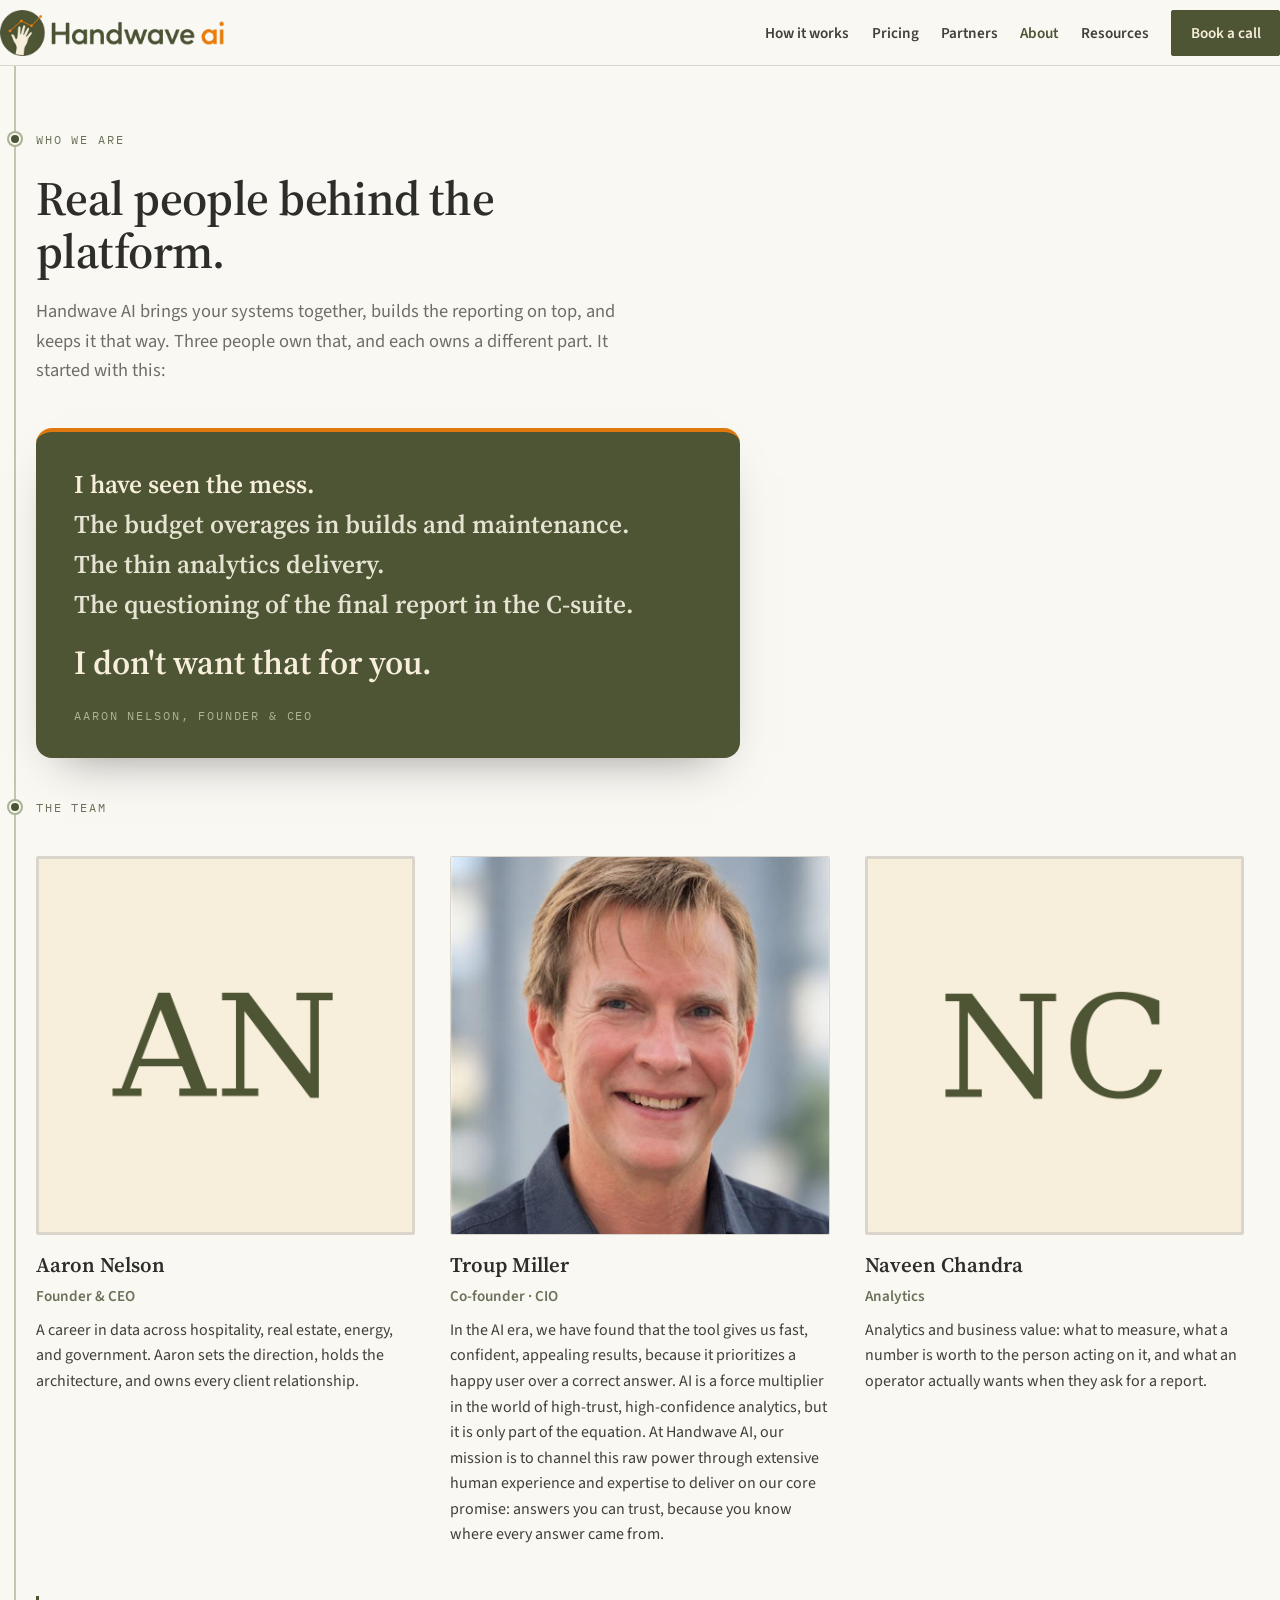
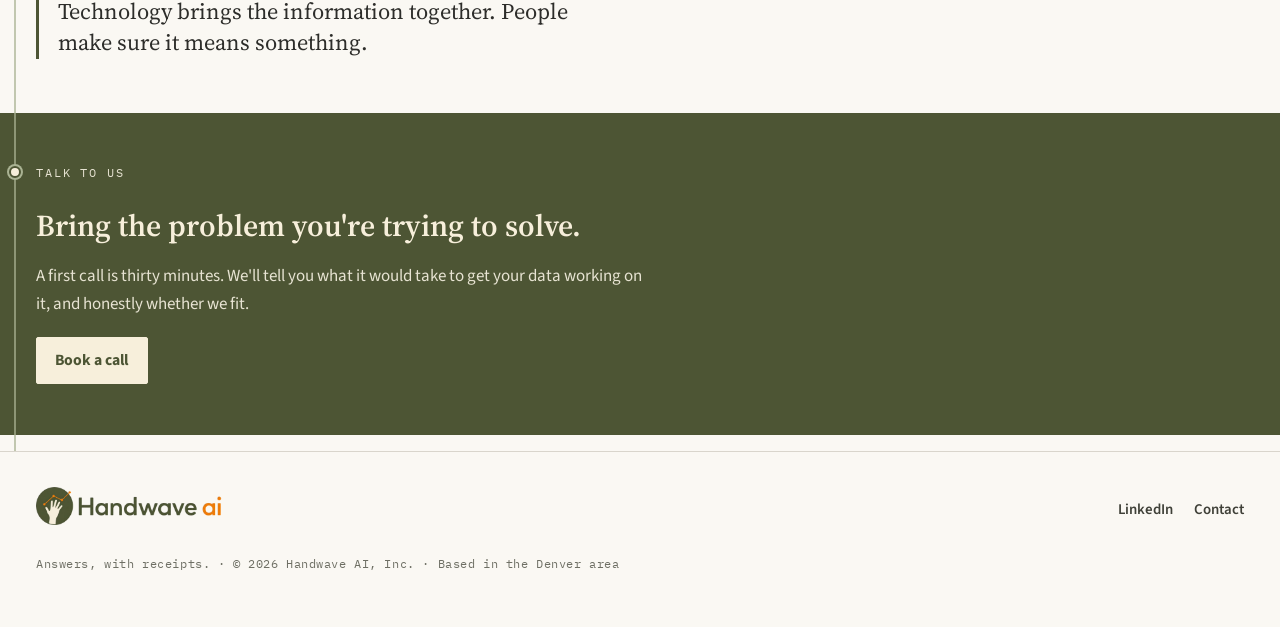
==== about.html @ 96bae34c "v3 site: splash homepage, content pages on shared spine, about page, headshots" ====
<!DOCTYPE html>
<html lang="en">
<head>
<meta charset="utf-8">
<meta name="viewport" content="width=device-width, initial-scale=1, viewport-fit=cover">
<title>Who we are | Handwave AI</title>
<meta name="description" content="The people behind Handwave AI: data architecture and governance, platform engineering, and analytics; technology brings the information together, people make sure it means something.">

<script async src="https://www.googletagmanager.com/gtag/js?id=G-V5PC7Z1J04"></script>
<script>
  window.dataLayer = window.dataLayer || [];
  function gtag(){dataLayer.push(arguments);}
  gtag('js', new Date());
  gtag('config', 'G-V5PC7Z1J04');
</script>

<link rel="preconnect" href="https://fonts.googleapis.com">
<link rel="preconnect" href="https://fonts.gstatic.com" crossorigin>
<link href="https://fonts.googleapis.com/css2?family=Source+Serif+4:opsz,wght@8..60,400;8..60,600&family=Source+Sans+3:wght@400;600;700&family=IBM+Plex+Mono:wght@500&display=swap" rel="stylesheet">
<style>
  :root{
    --olive:#4D5534; --moss:#6B7259; --orange:#DF780D; --ivory:#F7EFDB;
    --paper:#FAF8F3; --stone:#D9D5CC; --sage:#AAB393; --charcoal:#2D2D2A;
    --body:#3F4038; --muted:#6E6F64;
    --serif:'Source Serif 4','Charter',Georgia,serif;
    --sans:'Source Sans 3','Segoe UI','Liberation Sans',sans-serif;
    --mono:'IBM Plex Mono','Consolas',ui-monospace,monospace;
    box-sizing:border-box;
    padding-top:env(safe-area-inset-top,0px); padding-bottom:env(safe-area-inset-bottom,0px);
  }
  *,*::before,*::after{ box-sizing:inherit; }
  html,body{ margin:0; padding:0; }
  body{ background:var(--paper); color:var(--body); font-family:var(--sans);
    font-size:1.0625rem; line-height:1.6; }
  img{ max-width:100%; height:auto; }
  a{ color:var(--olive); }
  a:focus-visible{ outline:3px solid var(--orange); outline-offset:3px; }
  .wrap{ max-width:84rem; margin:0 auto; padding:0 2.25rem; }
  header.site{ position:sticky; top:env(safe-area-inset-top,0px); z-index:10;
    background:rgba(250,248,243,.94); backdrop-filter:blur(6px); border-bottom:1px solid var(--stone); }
  .bar{ display:flex; align-items:center; gap:1.5rem; padding:.6rem 0; }
  .bar img{ height:46px; width:auto; display:block; }
  nav.primary{ margin-left:auto; display:flex; gap:1.4rem; align-items:center; }
  nav.primary a{ text-decoration:none; color:var(--body); font-weight:600; font-size:.95rem; }
  nav.primary a:hover{ color:var(--olive); }
  .btn{ display:inline-block; text-decoration:none; font-weight:700; font-size:.98rem;
    background:var(--olive); color:var(--ivory); padding:.62rem 1.15rem;
    border:1px solid var(--olive); border-radius:2px; }
  .btn:hover{ background:#3e452a; }
  nav.primary a.btn, nav.primary a.btn:hover{ color:var(--ivory); }
  .kicker{ font-family:var(--mono); font-size:.72rem; letter-spacing:.16em;
    text-transform:uppercase; color:var(--moss); margin:0 0 calc(.9rem + 8px); }
  main{ padding:calc(3.6rem + 7px) 0 1rem; }
  h1{ font-family:var(--serif); font-weight:600; letter-spacing:-.012em;
    font-size:clamp(2rem,3.8vw,3rem); line-height:1.12; color:var(--charcoal);
    margin:0 0 1.1rem; max-width:22ch; }
  .intro{ max-width:38rem; color:var(--muted); font-size:1.15rem; line-height:1.62; margin:0 0 1.2rem; }
  .pullline{ font-family:var(--serif); font-size:1.4rem; line-height:1.4; color:var(--charcoal);
    max-width:34rem; margin:2rem 0 2.6rem; padding-left:1.2rem; border-left:3px solid var(--olive); }
  .founders{ display:grid; grid-template-columns:repeat(3,1fr); gap:2.2rem; margin:2.4rem 0 3rem; }
  .founder img{ width:100%; aspect-ratio:1/1; object-fit:cover; border-radius:2px;
    border:1px solid var(--stone); display:block; margin-bottom:.8rem; background:var(--ivory); }
  .founder .fname{ font-family:var(--serif); font-weight:600; font-size:1.3rem;
    color:var(--charcoal); margin:0; }
  .founder .frole{ color:var(--moss); margin:.15rem 0 .6rem; font-weight:600; font-size:.95rem; }
  .founder p.fbio{ margin:0; font-size:1rem; line-height:1.6; }
  section.close{ background:var(--olive); color:var(--ivory); margin-top:3.4rem; padding:3.2rem 0; }
  section.close h2{ font-family:var(--serif); font-weight:600; font-size:clamp(1.5rem,2.6vw,1.9rem);
    color:var(--ivory); margin:0 0 .8rem; }
  section.close p{ color:#E7E3D2; margin:0 0 1.2rem; max-width:38rem; }
  section.close .btn{ background:var(--ivory); color:var(--olive); border-color:var(--ivory); }
  section.close .btn:hover{ background:var(--paper); }
  footer.site{ border-top:1px solid var(--stone); padding:2.2rem 0 2.6rem; }
  footer.site .cols{ display:flex; align-items:center; gap:1.5rem; flex-wrap:wrap; }
  footer.site img{ height:38px; width:auto; }
  footer.site nav{ margin-left:auto; display:flex; gap:1.3rem; }
  footer.site a{ color:var(--body); text-decoration:none; font-size:.93rem; font-weight:600; }
  footer.site a:hover{ color:var(--olive); }
  .legal{ font-family:var(--mono); font-size:.72rem; letter-spacing:.05em; color:var(--muted); margin-top:1.4rem; }
  @media (max-width:860px){
    .wrap{ padding:0 1.4rem; }
    nav.primary a.navlink{ display:none; }
    .bar img{ height:36px; }
    .founders{ grid-template-columns:1fr; gap:2rem; }
    .founder img{ max-width:260px; }
    main{ padding-top:3rem; }
  }

  .why{ margin:2.6rem 0 1rem; padding:2.2rem 2.4rem 2rem; background:var(--olive); border-radius:16px;
    border-top:4px solid var(--orange); max-width:44rem; box-shadow:0 22px 46px -26px rgba(45,45,42,.55); }
  .why blockquote{ margin:0; }
  .why blockquote p{ font-family:var(--serif); font-weight:600; font-size:clamp(1.25rem,2.1vw,1.6rem);
    line-height:1.35; color:#E7E3D2; margin:0 0 .35rem; }
  .why blockquote p:first-child{ color:var(--ivory); }
  .why blockquote p.turn{ color:var(--ivory); font-size:clamp(1.6rem,2.8vw,2.1rem); margin:1.1rem 0 0; }
  .why figcaption{ margin-top:1.4rem; font-family:var(--mono); font-size:.72rem; letter-spacing:.16em;
    text-transform:uppercase; color:var(--sage); }
  .pullline{ margin-top:0; }
  @media (max-width:640px){ .why{ padding:1.6rem 1.4rem 1.5rem; } }
  /* page spine, same as the content pages */
  @media (min-width:1280px){
    main.spined{ position:relative; }
    main.spined::before{ content:""; position:absolute; top:0; bottom:0; left:calc(max(0px, 50% - 42rem) + .9rem); width:2px; background:var(--sage); opacity:.7; }
    main.spined .wrap{ position:relative; }
    main.spined .kicker{ position:relative; }
    main.spined .kicker::before{ content:""; position:absolute; left:calc(-1 * (2.25rem - .9rem) - 5px); margin-top:.15em; width:12px; height:12px; border-radius:50%;
      background:var(--olive); border:2px solid var(--paper); box-shadow:0 0 0 2px var(--sage); }
    main.spined section.close .kicker::before{ border-color:var(--olive); background:var(--ivory); }
  }
  .kicker.team{ margin-top:2.6rem; }
</style>
</head>
<body>

<header class="site">
  <div class="wrap bar">
    <a href="index.html" aria-label="Handwave AI home"><img src="handwave_logo_horizontal.png" alt="Handwave AI"></a>
    <nav class="primary" aria-label="Primary">
      <a class="navlink" href="how-it-works.html">How it works</a>
      <a class="navlink" href="pricing.html">Pricing</a>
      <a class="navlink" href="partners.html">Partners</a>
      <a class="navlink" href="about.html" aria-current="page" style="color:var(--olive)">About</a>
      <a class="navlink" href="resources.html">Resources</a>
      <a class="btn" href="https://scheduler.zoom.us/aaron-nelson-c1mmxt/30-mins-with-aaron-1" data-ga="book_call_click" data-ga-loc="about_header">Book a call</a>
    </nav>
  </div>
</header>

<main class="spined">
  <div class="wrap">
    <p class="kicker">Who we are</p>
    <h1>Real people behind the platform.</h1>
    <p class="intro">Handwave AI brings your systems together, builds the reporting on top, and
    keeps it that way. Three people own that, and each owns a different part. It started with this:</p>

    <figure class="why">
      <blockquote>
        <p>I have seen the mess.</p>
        <p>The budget overages in builds and maintenance.</p>
        <p>The thin analytics delivery.</p>
        <p>The questioning of the final report in the C-suite.</p>
        <p class="turn">I don't want that for you.</p>
      </blockquote>
      <figcaption>Aaron Nelson, Founder &amp; CEO</figcaption>
    </figure>

    <p class="kicker team">The team</p>
    <!-- Headshots: drop aaron_headshot.jpg, troup_headshot.jpg, naveen_headshot.jpg in the repo root -->
    <div class="founders">
      <div class="founder">
        <img src="aaron_headshot.jpg" alt="Aaron Nelson">
        <p class="fname">Aaron Nelson</p>
        <p class="frole">Founder &amp; CEO</p>
        <p class="fbio">A career in data across hospitality, real estate, energy, and government.
        Aaron sets the direction, holds the architecture, and owns every client relationship.</p>
      </div>
      <div class="founder">
        <img src="troup_headshot.jpg" alt="Troup Miller">
        <p class="fname">Troup Miller</p>
        <p class="frole">Co-founder · CIO</p>
        <p class="fbio">In the AI era, we have found that the tool gives us fast, confident, appealing results, because it
        prioritizes a happy user over a correct answer. AI is a force multiplier in the world of high-trust,
        high-confidence analytics, but it is only part of the equation. At Handwave AI, our mission is to channel
        this raw power through extensive human experience and expertise to deliver on our core promise: answers
        you can trust, because you know where every answer came from.</p>
      </div>
      <div class="founder">
        <img src="naveen_headshot.jpg" alt="Naveen Chandra">
        <p class="fname">Naveen Chandra</p>
        <p class="frole">Analytics</p>
        <p class="fbio">Analytics and business value: what to measure, what a number is worth to
        the person acting on it, and what an operator actually wants when they ask for a report.</p>
      </div>
    </div>
    <p class="pullline">Technology brings the information together. People make sure it means something.</p>
  </div>

  <section class="close">
    <div class="wrap">
      <p class="kicker">Talk to us</p>
      <h2>Bring the problem you're trying to solve.</h2>
      <p>A first call is thirty minutes. We'll tell you what it would take to get your data working
      on it, and honestly whether we fit.</p>
      <a class="btn" href="https://scheduler.zoom.us/aaron-nelson-c1mmxt/30-mins-with-aaron-1" data-ga="book_call_click" data-ga-loc="about_close">Book a call</a>
    </div>
  </section>
</main>

<footer class="site">
  <div class="wrap">
    <div class="cols">
      <a href="index.html"><img src="handwave_logo_horizontal.png" alt="Handwave AI"></a>
      <nav aria-label="Footer">
        <a href="https://linkedin.com/company/handwaveai">LinkedIn</a>
        <a href="mailto:aaron.nelson@handwaveai.com" data-ga="email_click">Contact</a>
      </nav>
    </div>
    <p class="legal">Answers, with receipts. · © 2026 Handwave AI, Inc. · Based in the Denver area</p>
  </div>
</footer>

<script>
  document.addEventListener('click', function(e){
    var el = e.target.closest('[data-ga]');
    if(!el || typeof gtag !== 'function') return;
    gtag('event', el.getAttribute('data-ga'), {
      location_on_page: el.getAttribute('data-ga-loc') || '',
      link_url: el.getAttribute('href') || ''
    });
  });
</script>

</body>
</html>
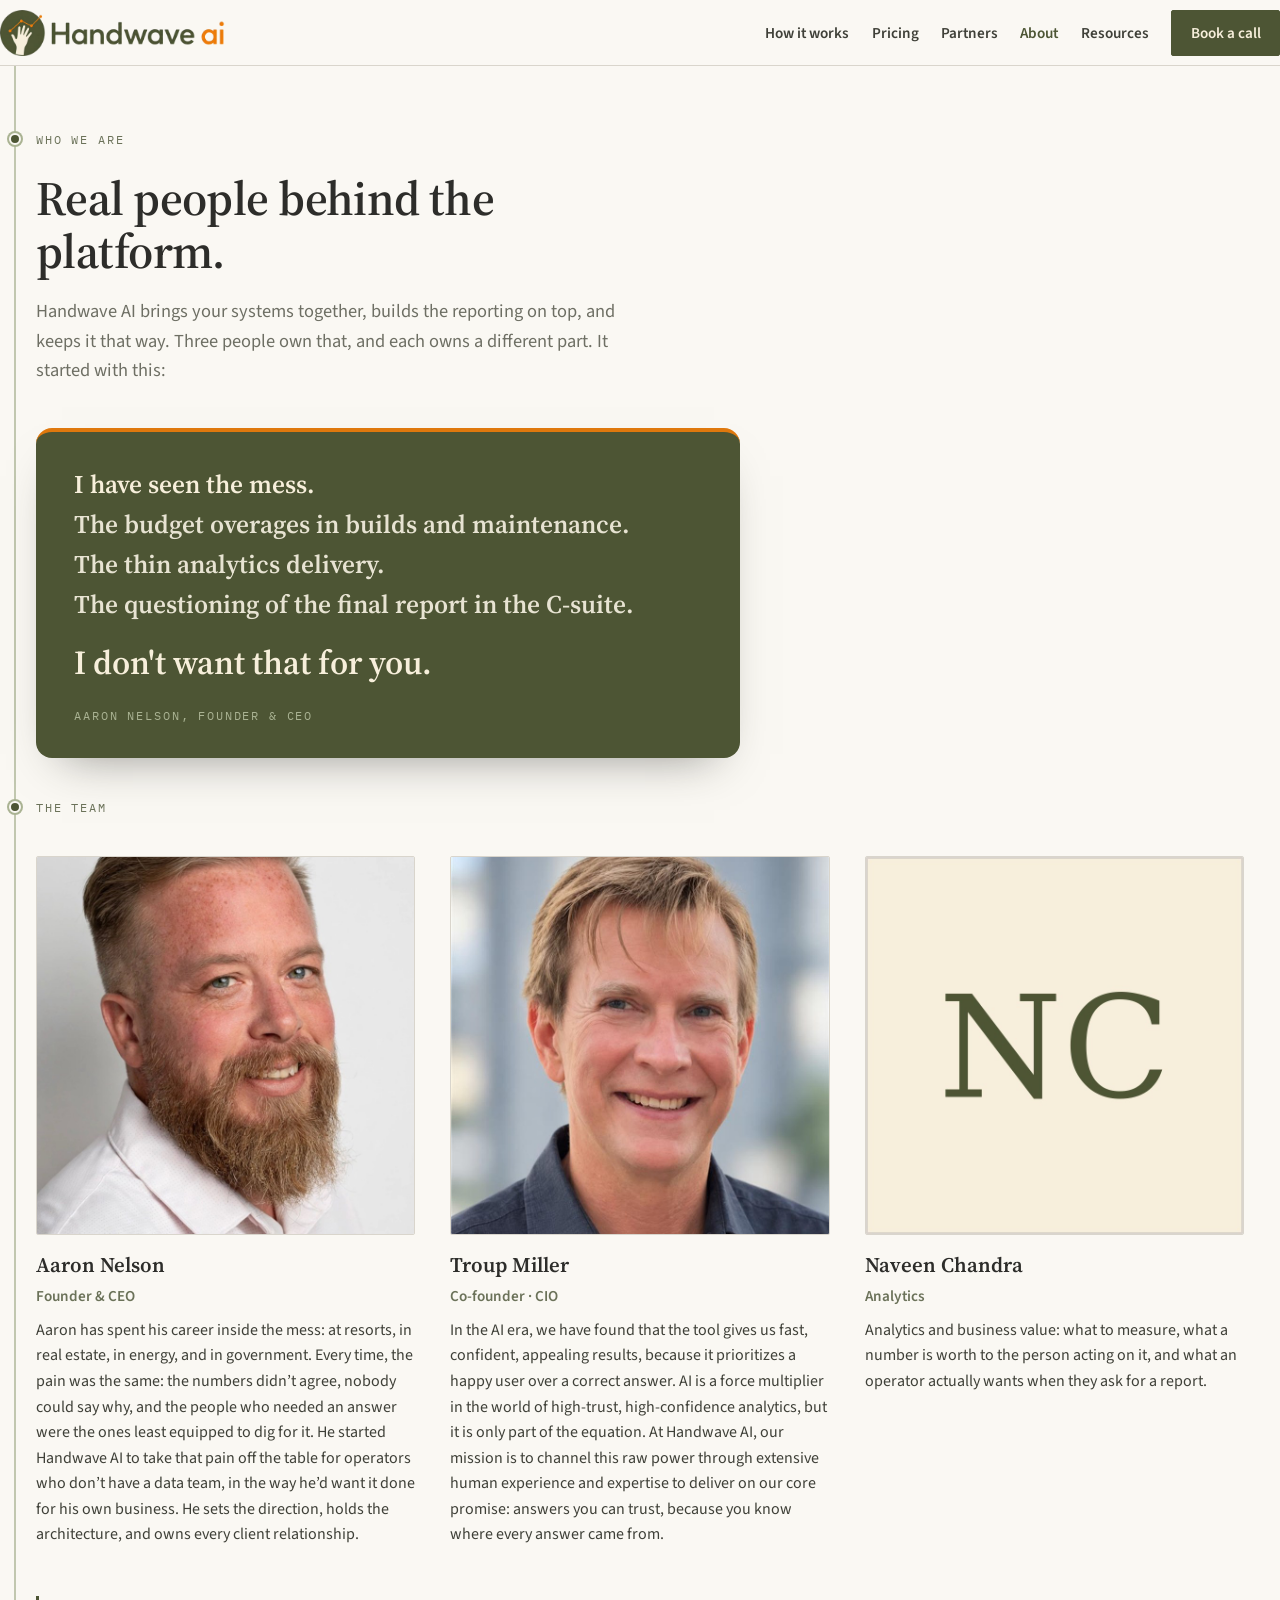
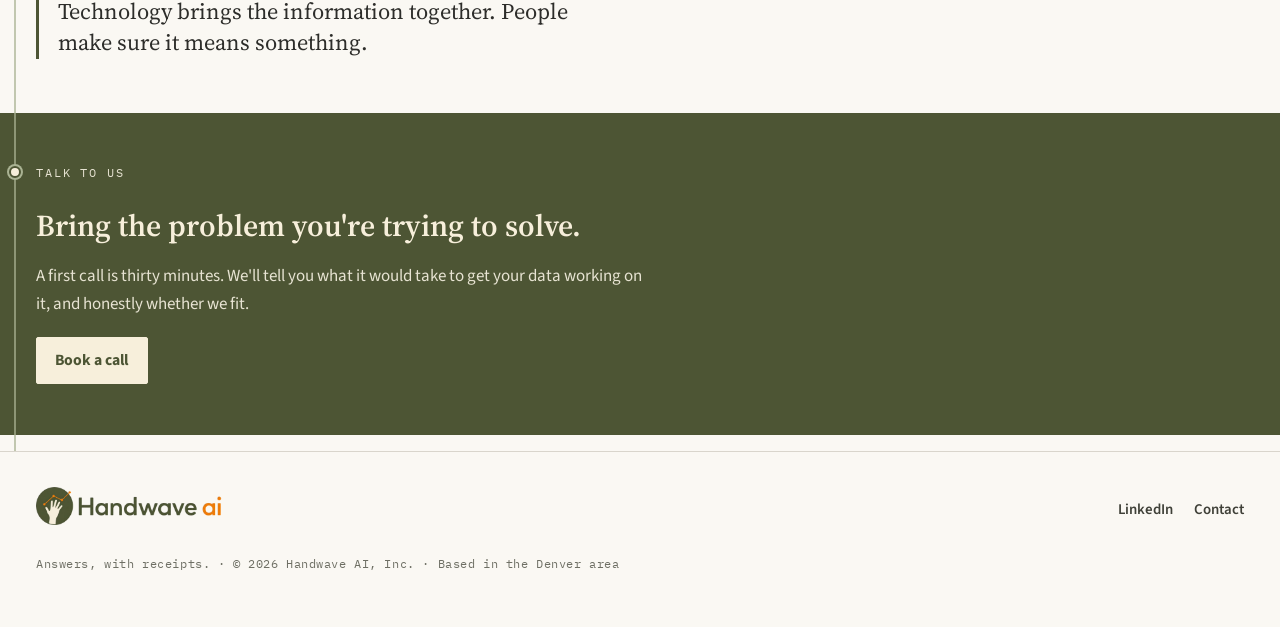
==== commit cfc88025: "About: Aaron headshot and bio" ====
--- a/about.html
+++ b/about.html
@@ -151,8 +151,11 @@
         <img src="aaron_headshot.jpg" alt="Aaron Nelson">
         <p class="fname">Aaron Nelson</p>
         <p class="frole">Founder &amp; CEO</p>
-        <p class="fbio">A career in data across hospitality, real estate, energy, and government.
-        Aaron sets the direction, holds the architecture, and owns every client relationship.</p>
+        <p class="fbio">Aaron has spent his career inside the mess: at resorts, in real estate, in energy, and in
+        government. Every time, the pain was the same: the numbers didn’t agree, nobody could say why, and the
+        people who needed an answer were the ones least equipped to dig for it. He started Handwave AI to take
+        that pain off the table for operators who don’t have a data team, in the way he’d want it done for his own
+        business. He sets the direction, holds the architecture, and owns every client relationship.</p>
       </div>
       <div class="founder">
         <img src="troup_headshot.jpg" alt="Troup Miller">
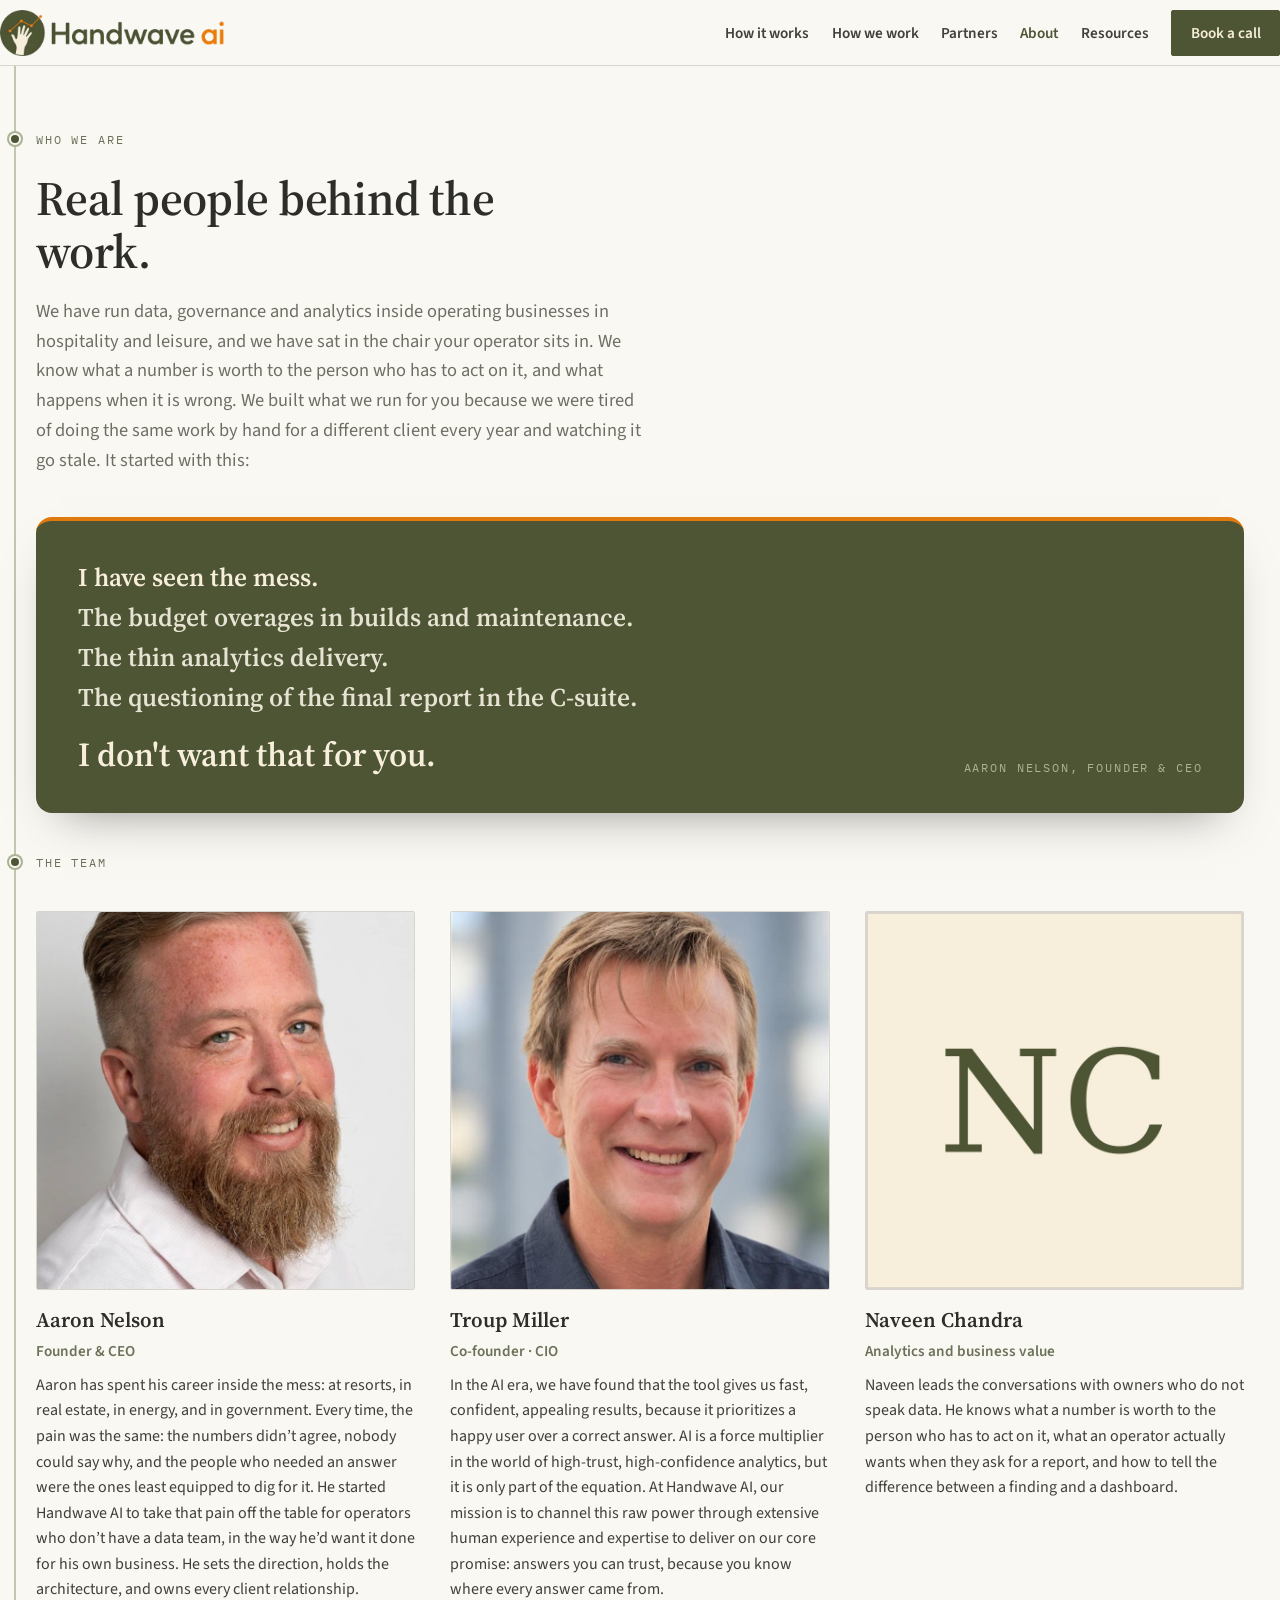
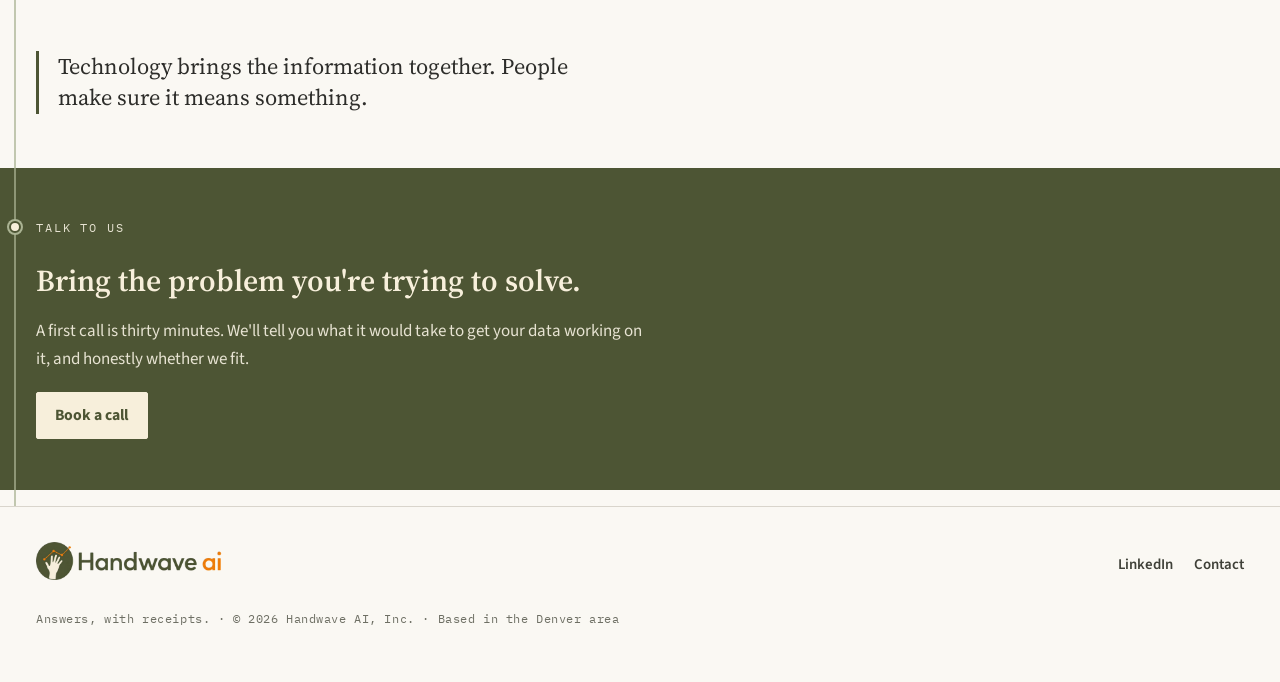
==== commit 905c1208: "content change based on business plan docs" ====
--- a/about.html
+++ b/about.html
@@ -86,8 +86,11 @@
     main{ padding-top:3rem; }
   }
 
-  .why{ margin:2.6rem 0 1rem; padding:2.2rem 2.4rem 2rem; background:var(--olive); border-radius:16px;
-    border-top:4px solid var(--orange); max-width:44rem; box-shadow:0 22px 46px -26px rgba(45,45,42,.55); }
+  .why{ margin:2.6rem 0 1rem; padding:2.4rem 2.6rem 2.2rem; background:var(--olive); border-radius:16px;
+    border-top:4px solid var(--orange); max-width:none; box-shadow:0 22px 46px -26px rgba(45,45,42,.55);
+    display:grid; grid-template-columns:1fr auto; gap:1.5rem 3rem; align-items:end; }
+  .why figcaption{ margin-top:0; text-align:right; white-space:nowrap; }
+  @media (max-width:760px){ .why{ grid-template-columns:1fr; } .why figcaption{ text-align:left; } }
   .why blockquote{ margin:0; }
   .why blockquote p{ font-family:var(--serif); font-weight:600; font-size:clamp(1.25rem,2.1vw,1.6rem);
     line-height:1.35; color:#E7E3D2; margin:0 0 .35rem; }
@@ -117,7 +120,7 @@
     <a href="index.html" aria-label="Handwave AI home"><img src="handwave_logo_horizontal.png" alt="Handwave AI"></a>
     <nav class="primary" aria-label="Primary">
       <a class="navlink" href="how-it-works.html">How it works</a>
-      <a class="navlink" href="pricing.html">Pricing</a>
+      <a class="navlink" href="how-we-work.html">How we work</a>
       <a class="navlink" href="partners.html">Partners</a>
       <a class="navlink" href="about.html" aria-current="page" style="color:var(--olive)">About</a>
       <a class="navlink" href="resources.html">Resources</a>
@@ -129,9 +132,8 @@
 <main class="spined">
   <div class="wrap">
     <p class="kicker">Who we are</p>
-    <h1>Real people behind the platform.</h1>
-    <p class="intro">Handwave AI brings your systems together, builds the reporting on top, and
-    keeps it that way. Three people own that, and each owns a different part. It started with this:</p>
+    <h1>Real people behind the work.</h1>
+    <p class="intro">We have run data, governance and analytics inside operating businesses in hospitality and leisure, and we have sat in the chair your operator sits in. We know what a number is worth to the person who has to act on it, and what happens when it is wrong. We built what we run for you because we were tired of doing the same work by hand for a different client every year and watching it go stale. It started with this:</p>
 
     <figure class="why">
       <blockquote>
@@ -170,9 +172,10 @@
       <div class="founder">
         <img src="naveen_headshot.jpg" alt="Naveen Chandra">
         <p class="fname">Naveen Chandra</p>
-        <p class="frole">Analytics</p>
-        <p class="fbio">Analytics and business value: what to measure, what a number is worth to
-        the person acting on it, and what an operator actually wants when they ask for a report.</p>
+        <p class="frole">Analytics and business value</p>
+        <p class="fbio">Naveen leads the conversations with owners who do not speak data. He knows what a number is
+        worth to the person who has to act on it, what an operator actually wants when they ask for a report, and
+        how to tell the difference between a finding and a dashboard.</p>
       </div>
     </div>
     <p class="pullline">Technology brings the information together. People make sure it means something.</p>
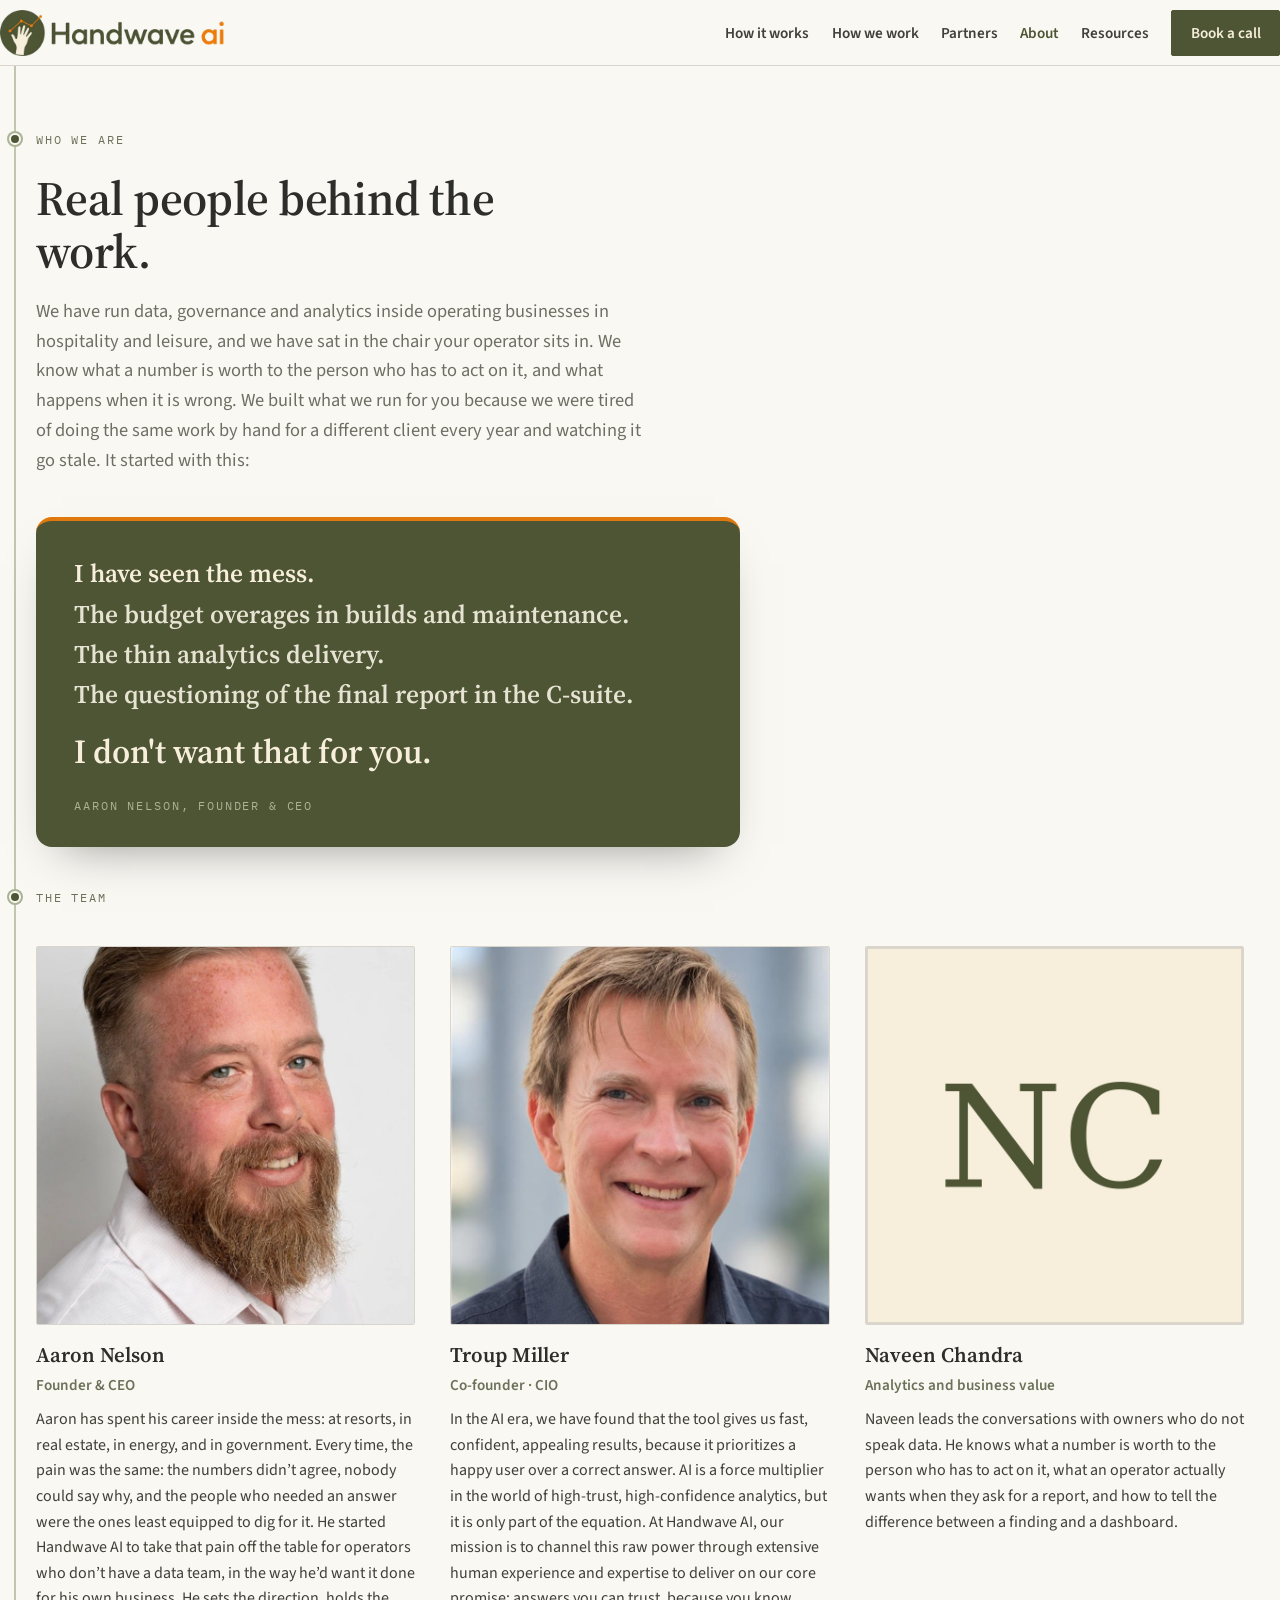
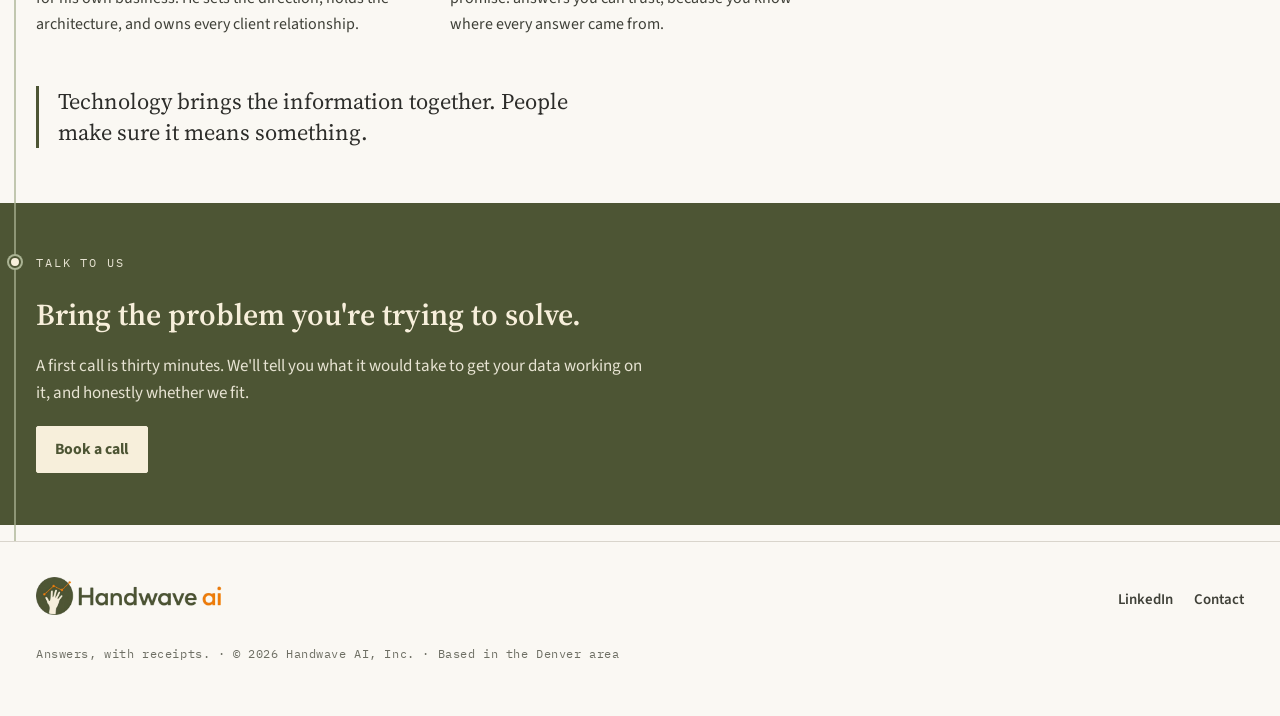
==== commit 03efaa88: "content change based on business plan docs" ====
--- a/about.html
+++ b/about.html
@@ -86,11 +86,8 @@
     main{ padding-top:3rem; }
   }
 
-  .why{ margin:2.6rem 0 1rem; padding:2.4rem 2.6rem 2.2rem; background:var(--olive); border-radius:16px;
-    border-top:4px solid var(--orange); max-width:none; box-shadow:0 22px 46px -26px rgba(45,45,42,.55);
-    display:grid; grid-template-columns:1fr auto; gap:1.5rem 3rem; align-items:end; }
-  .why figcaption{ margin-top:0; text-align:right; white-space:nowrap; }
-  @media (max-width:760px){ .why{ grid-template-columns:1fr; } .why figcaption{ text-align:left; } }
+  .why{ margin:2.6rem 0 1rem; padding:2.2rem 2.4rem 2rem; background:var(--olive); border-radius:16px;
+    border-top:4px solid var(--orange); max-width:44rem; box-shadow:0 22px 46px -26px rgba(45,45,42,.55); }
   .why blockquote{ margin:0; }
   .why blockquote p{ font-family:var(--serif); font-weight:600; font-size:clamp(1.25rem,2.1vw,1.6rem);
     line-height:1.35; color:#E7E3D2; margin:0 0 .35rem; }
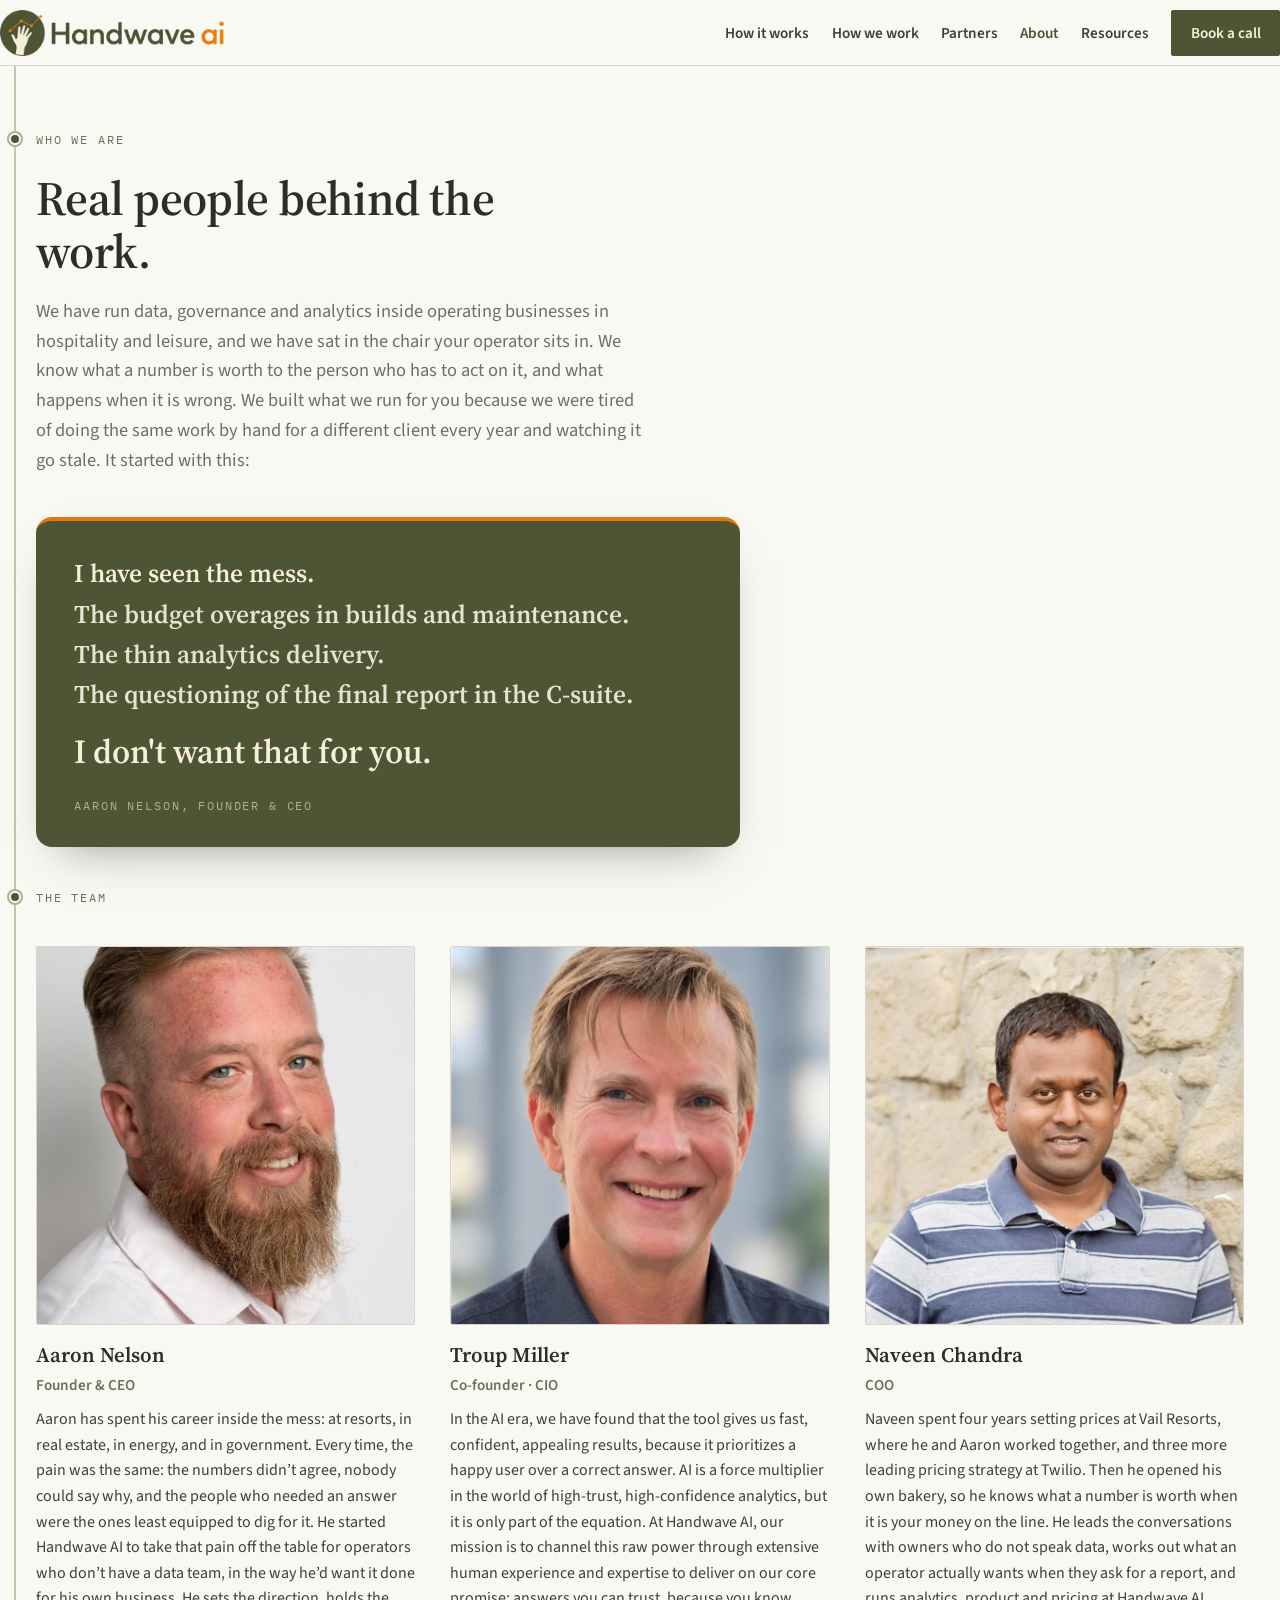
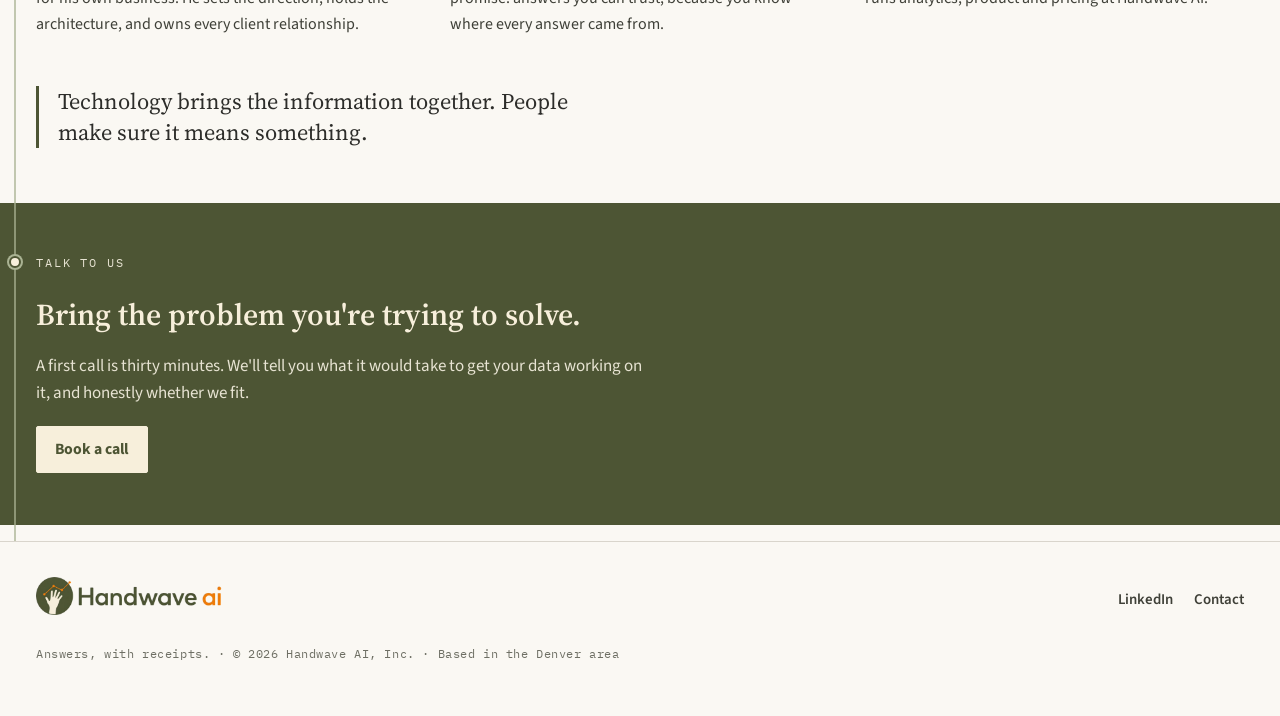
==== commit 43ce3683: "Memory note: revised text, stage markers, new PDF" ====
--- a/about.html
+++ b/about.html
@@ -169,10 +169,12 @@
       <div class="founder">
         <img src="naveen_headshot.jpg" alt="Naveen Chandra">
         <p class="fname">Naveen Chandra</p>
-        <p class="frole">Analytics and business value</p>
-        <p class="fbio">Naveen leads the conversations with owners who do not speak data. He knows what a number is
-        worth to the person who has to act on it, what an operator actually wants when they ask for a report, and
-        how to tell the difference between a finding and a dashboard.</p>
+        <p class="frole">COO</p>
+        <p class="fbio">Naveen spent four years setting prices at Vail Resorts, where he and Aaron worked together,
+        and three more leading pricing strategy at Twilio. Then he opened his own bakery, so he knows what a number is
+        worth when it is your money on the line. He leads the conversations with owners who do not speak data, works out
+        what an operator actually wants when they ask for a report, and runs analytics, product and pricing at
+        Handwave AI.</p>
       </div>
     </div>
     <p class="pullline">Technology brings the information together. People make sure it means something.</p>
